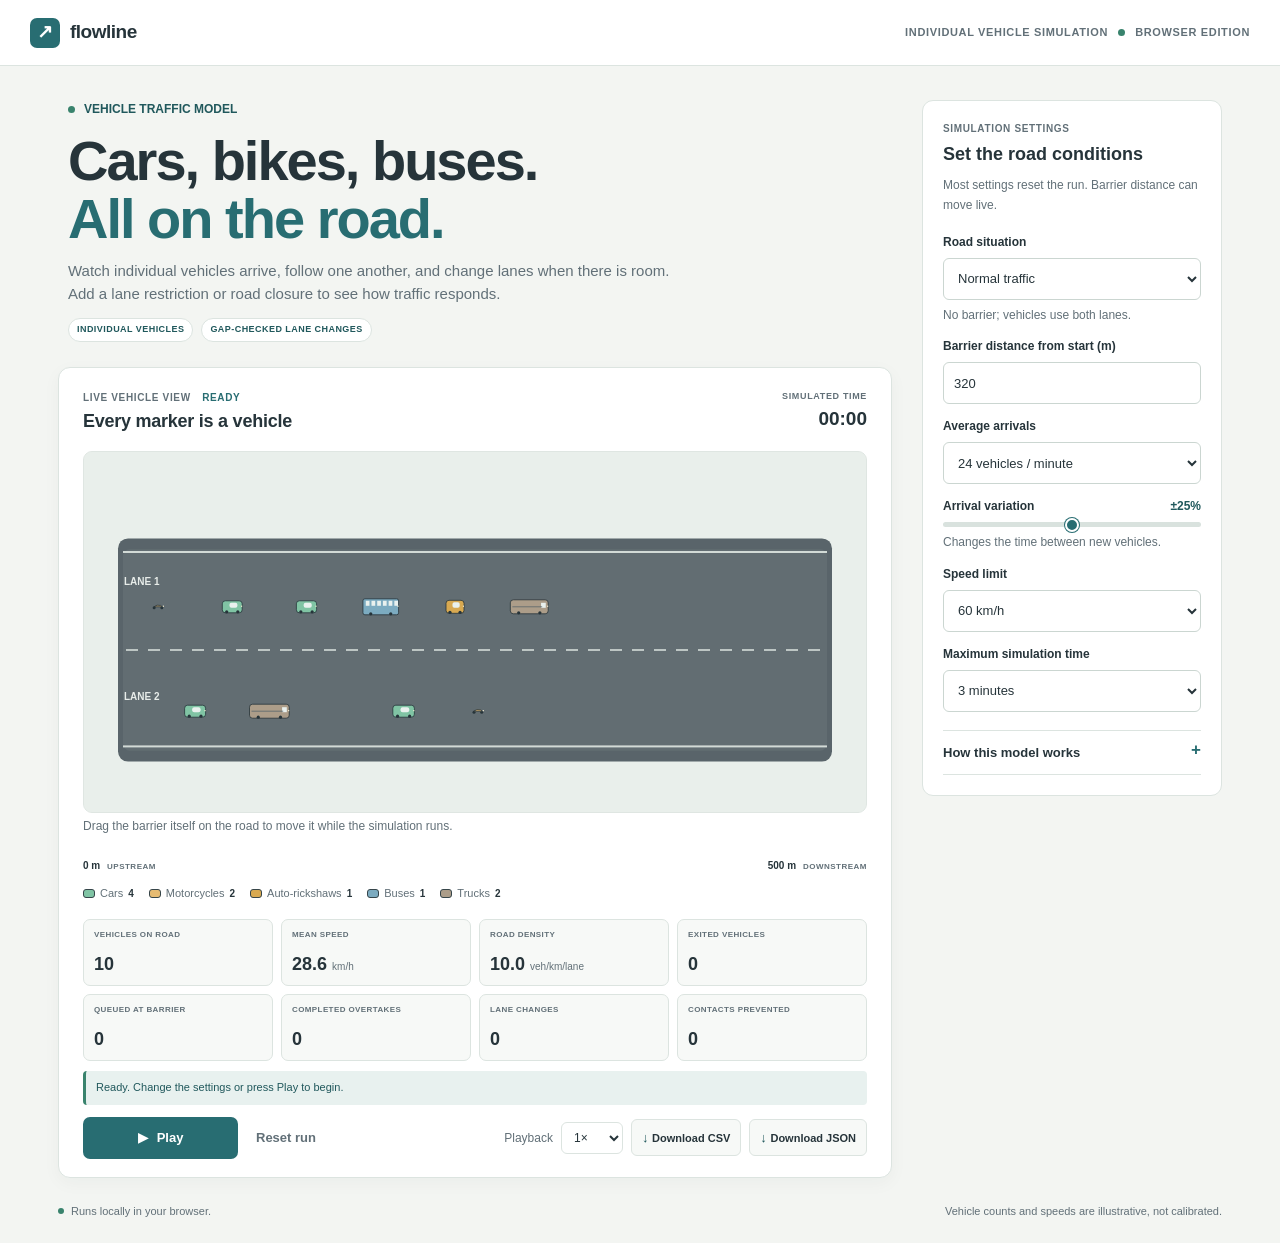
==== browser_app/microscopic.html @ a24b9ef4 "Add integrated vehicle traffic simulation" ====
<!doctype html>
<html lang="en">
<head>
  <meta charset="utf-8">
  <meta http-equiv="refresh" content="0; url=index.html">
  <meta name="viewport" content="width=device-width, initial-scale=1">
  <title>Flowline — Vehicle Traffic Studio</title>
</head>
<body>
  <p>The vehicle model has moved to <a href="index.html">Flowline</a>.</p>
</body>
</html>
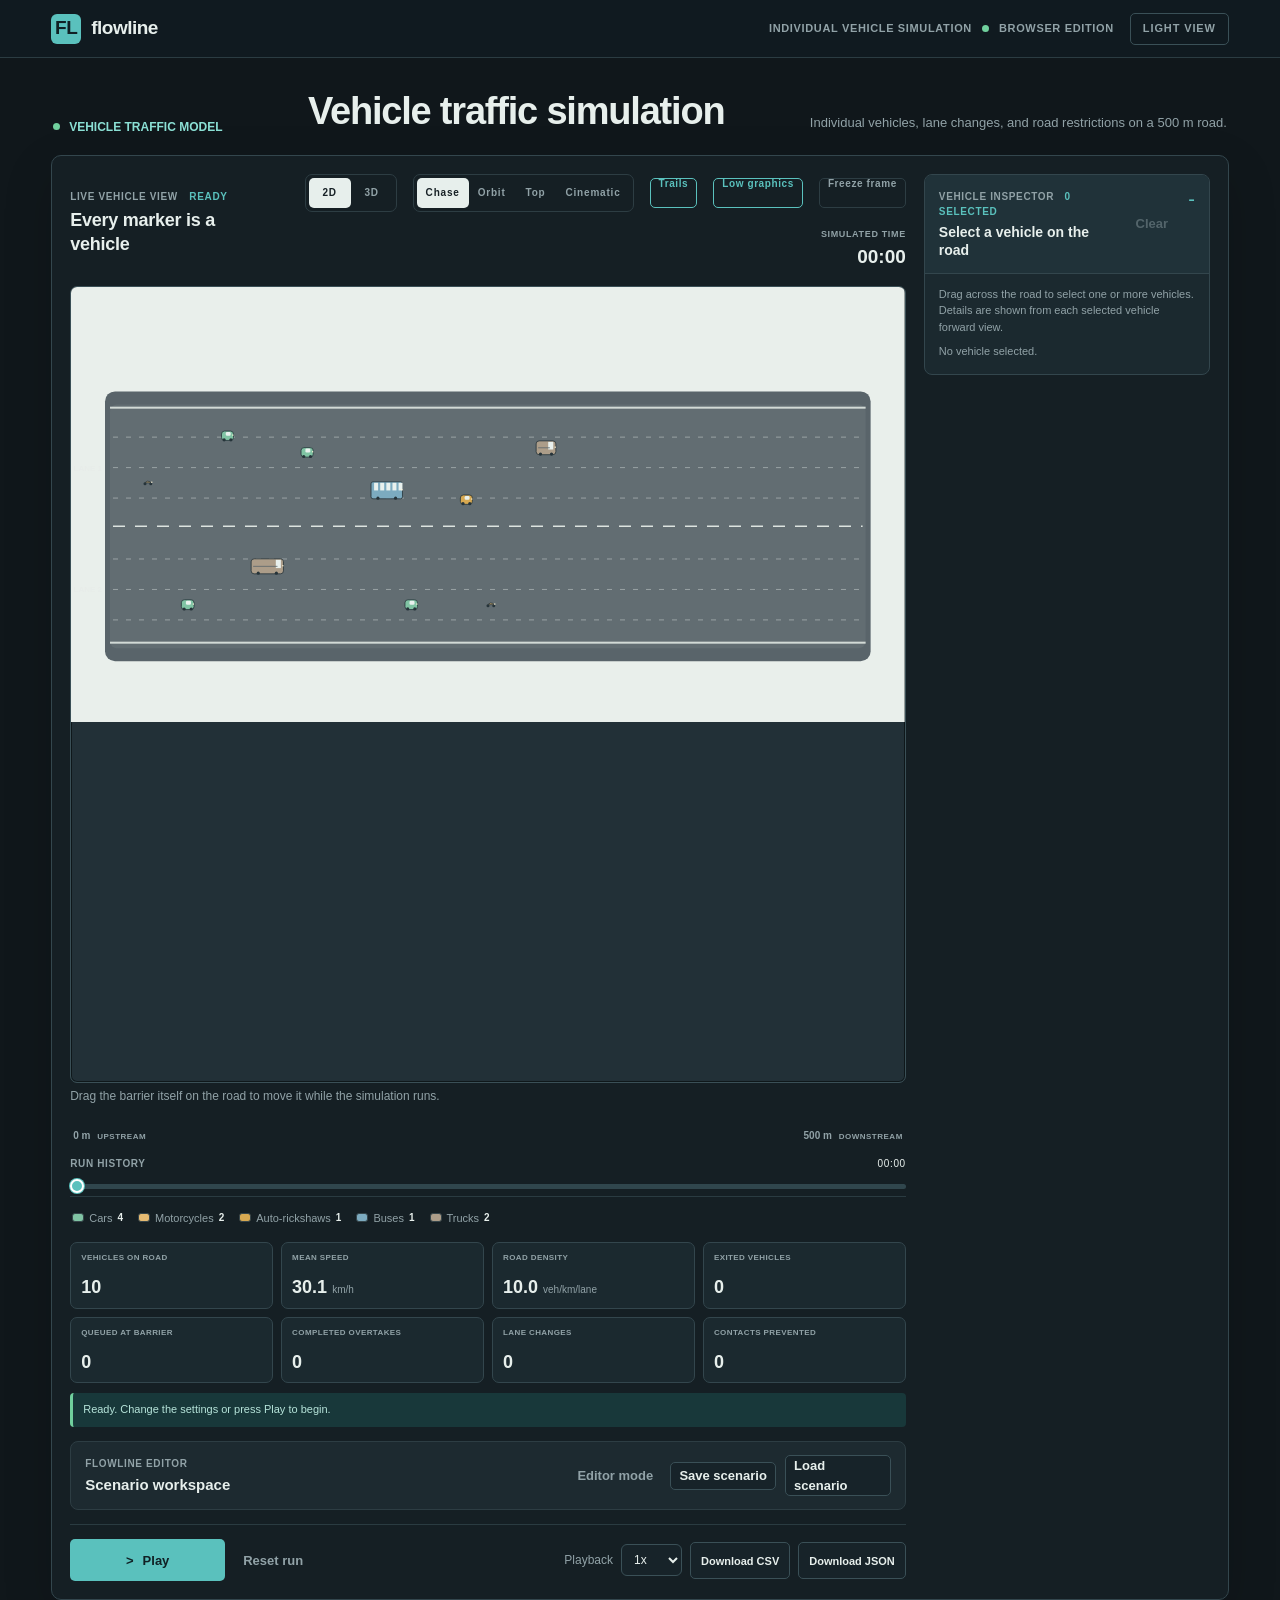
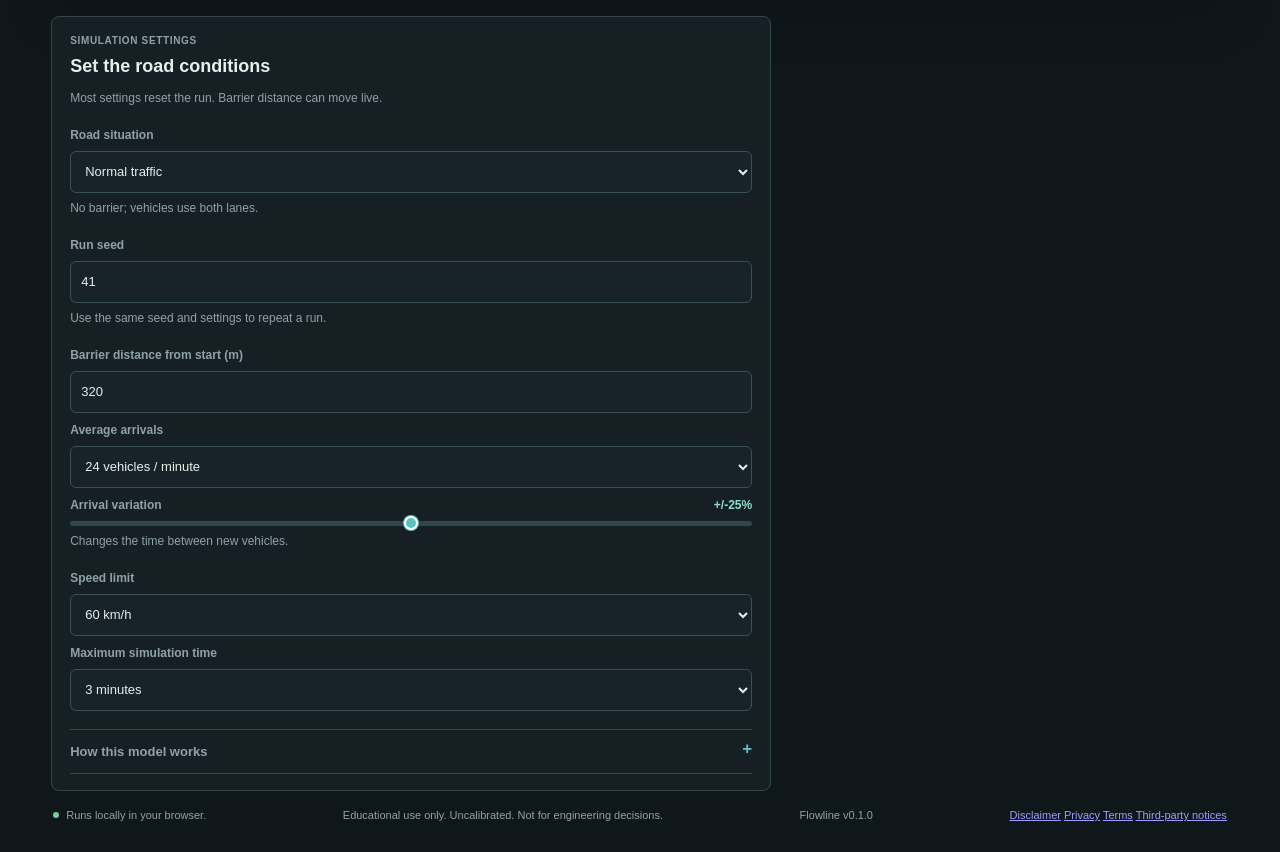
==== commit 390b9938: "Upgrade Flowline browser simulation and 3D view" ====
--- a/browser_app/microscopic.html
+++ b/browser_app/microscopic.html
@@ -4,7 +4,7 @@
   <meta charset="utf-8">
   <meta http-equiv="refresh" content="0; url=index.html">
   <meta name="viewport" content="width=device-width, initial-scale=1">
-  <title>Flowline — Vehicle Traffic Studio</title>
+  <title>Flowline - Vehicle Traffic Studio</title>
 </head>
 <body>
   <p>The vehicle model has moved to <a href="index.html">Flowline</a>.</p>
